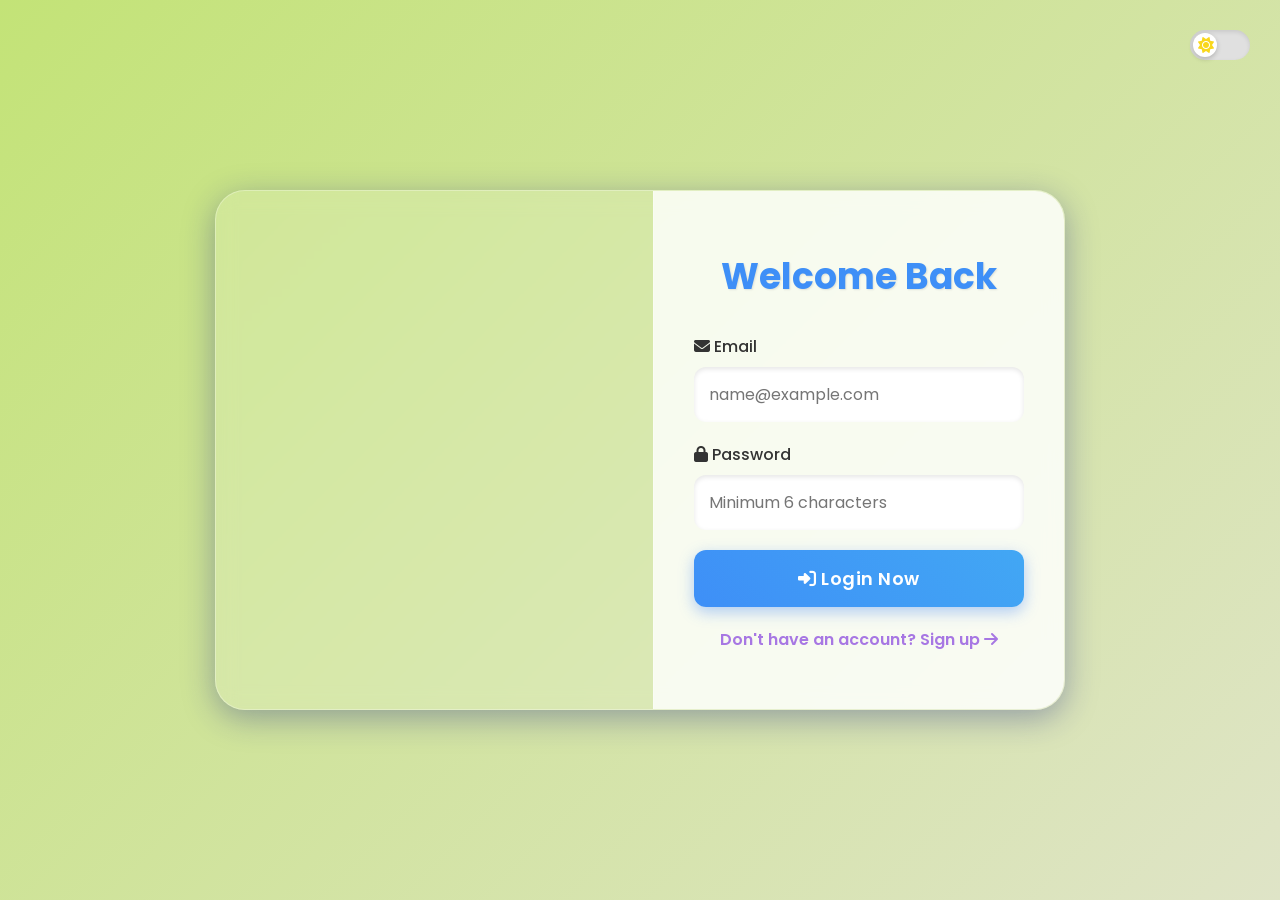
==== login.html @ 4e0fa15c "Merge pull request #14 from Deepak9521/main Just changed some theam" ====
<!DOCTYPE html>
<html lang="en">
<head>
  <meta charset="UTF-8">
  <title>Login - Enhanced UI</title>
  <link href="https://fonts.googleapis.com/css2?family=Poppins:wght@300;400;500;600;700&display=swap" rel="stylesheet">
  <link rel="stylesheet" href="https://cdnjs.cloudflare.com/ajax/libs/font-awesome/6.4.0/css/all.min.css">
  <style>
    *{margin:0;padding:0;box-sizing:border-box;font-family:'Poppins',sans-serif;}
    body{
      display:flex;align-items:center;justify-content:center;
      height:100vh;
      position:relative;
      background:linear-gradient(135deg,#c3e377 0%,#dfe4c7 100%);
      transition:background 0.5s ease,color 0.5s ease;
    }
    body.dark{
      background:linear-gradient(135deg,#000043 0%,#2e0000 100%);
      color:#f0f0f0;
    }

    .container{
      display:flex;width:850px;height:520px;
      border-radius:30px;overflow:hidden;
      background:rgba(255,255,255,0.15);
      backdrop-filter:blur(10px);
      -webkit-backdrop-filter:blur(10px);
      border:1px solid rgba(255,255,255,0.3);
      box-shadow:0 8px 32px 0 rgba(31,38,135,0.37);
      color:#333;
    }
    body.dark .container{
      background:rgba(43,43,59,0.5);
      border:1px solid rgba(255,255,255,0.1);
      color:#f0f0f0;
    }

    .image-section{
      flex:1.2;
      background-image:url('https://digifloat.io/wp-content/uploads/2021/02/Free-3D-Illustration-FB.jpg');
      background-size:cover;background-position:center;
      display:flex;align-items:center;justify-content:center;
      padding:20px;
      transition:filter 0.3s ease;
    }
    body.dark .image-section{filter:brightness(0.7);}

    .form-section{
      flex:1;padding:60px 40px;display:flex;flex-direction:column;justify-content:center;
      background:rgba(255,255,255,0.8);
      border-left:1px solid rgba(255,255,255,0.3);
      transition:background 0.5s ease,color 0.5s ease;
    }
    body.dark .form-section{
      background:rgba(27,27,39,0.9);
      border-left:1px solid rgba(255,255,255,0.1);
    }

    h2{
      text-align:center;font-size:36px;font-weight:700;margin-bottom:30px;
      color:#3e8ff7;
      text-shadow:1px 1px 2px rgba(0,0,0,0.1);
    }
    body.dark h2{color:#a777e3;}

    .form-group{margin-bottom:20px;position:relative;}
    label{display:block;margin-bottom:8px;font-weight:500;}
    input{
      width:100%;padding:15px;border:none;border-radius:12px;
      font-size:16px;background:#fff;color:#333;
      box-shadow:inset 0 2px 5px rgba(0,0,0,0.1);
      transition:all 0.3s ease;
    }
    body.dark input{
      background:#3a3a4d;color:#f0f0f0;
      box-shadow:inset 0 2px 5px rgba(0,0,0,0.5);
    }
    input:focus{
      outline:none;
      box-shadow:0 0 0 4px rgba(62,143,247,0.3),inset 0 2px 5px rgba(0,0,0,0.1);
    }
    body.dark input:focus{
      box-shadow:0 0 0 4px rgba(167,119,227,0.3),inset 0 2px 5px rgba(0,0,0,0.5);
    }

    input.valid{border:1px solid green;}
    input.invalid{border:1px solid red;}

    .valid-icon,.invalid-icon{
      position:absolute;right:15px;top:50%;transform:translateY(-50%);
      font-size:18px;
    }
    .valid-icon{color:#28a745;}
    .invalid-icon{color:#dc3545;}

    .login-btn{
      width:100%;padding:15px;
      background:linear-gradient(45deg,#3e8ff7,#42a7f4);
      color:white;border:none;border-radius:12px;font-size:18px;font-weight:600;cursor:pointer;
      box-shadow:0 5px 15px rgba(66,133,244,0.4);
      transition:all 0.3s ease;
      letter-spacing:0.5px;
    }
    .login-btn:hover{
      background:linear-gradient(45deg,#3367d6,#3385e6);
      box-shadow:0 7px 20px rgba(66,133,244,0.6);
      transform:translateY(-2px);
    }
    .login-btn:active{
      transform:translateY(0);
      box-shadow:0 5px 15px rgba(66,133,244,0.4);
    }

    .signup-link{
      text-align:center;display:block;margin-top:20px;font-weight:600;text-decoration:none;
      color:#a777e3;
      transition:color 0.3s ease;
    }
    .signup-link:hover{color:#7c46c8;text-decoration:underline;}
    body.dark .signup-link{color:#b385e6;}
    body.dark .signup-link:hover{color:#d4b3ff;}

    .theme-switch{
      position:absolute;top:30px;right:30px;display:flex;align-items:center;
      cursor:pointer;width:60px;height:30px;background:#e0e0e0;border-radius:30px;padding:3px;transition:background 0.3s;
      box-shadow:inset 0 2px 4px rgba(0,0,0,0.1);
    }
    body.dark .theme-switch{background:#5a5a6a;}
    .theme-switch input{display:none;}
    .slider{
      width:24px;height:24px;background:white;border-radius:50%;
      transition:transform 0.3s,background 0.3s,box-shadow 0.3s;
      box-shadow:0 2px 5px rgba(0,0,0,0.2);
    }
    .theme-switch input:checked + .slider{
      transform:translateX(30px);background:#4285f4;
      box-shadow:0 2px 5px rgba(66,133,244,0.5);
    }
    .theme-icon{
      position:absolute;font-size:16px;transition:opacity 0.3s;
    }
    #sun-icon{left:8px;color:#f9d71c;opacity:1;}
    #moon-icon{right:8px;color:#fff;opacity:0;}
    .theme-switch input:checked ~ #sun-icon{opacity:0;}
    .theme-switch input:checked ~ #moon-icon{opacity:1;}

    @media(max-width:920px){
      body{padding:20px;}
      .container{width:100%;height:auto;flex-direction:column;}
      .image-section{height:250px;flex:none;border-radius:30px 30px 0 0;}
      .form-section{padding:40px 30px;border-left:none;border-top:1px solid rgba(255,255,255,0.3);}
      .theme-switch{top:15px;right:15px;}
    }
  </style>
</head>
<body class="light">

  <!-- ✅ Fixed: Proper structure of theme switch -->
  <label class="theme-switch">
    <input type="checkbox" id="theme-toggle">
    <span class="slider"></span>
    <i id="sun-icon" class="theme-icon fas fa-sun"></i>
    <i id="moon-icon" class="theme-icon fas fa-moon"></i>
  </label>

  <div class="container">
    <div class="image-section"></div>
    <div class="form-section">
      <h2>Welcome Back</h2>
      <form id="login-form">
        <div class="form-group">
          <label for="email"><i class="fas fa-envelope"></i> Email</label>
          <input type="email" id="email" required placeholder="name@example.com">
          <span id="email-icon"></span>
        </div>
        <div class="form-group">
          <label for="password"><i class="fas fa-lock"></i> Password</label>
          <input type="password" id="password" required placeholder="Minimum 6 characters">
          <span id="password-icon"></span>
        </div>
        <button type="submit" class="login-btn">
          <i class="fas fa-sign-in-alt"></i> Login Now
        </button>
      </form>
      <a href="signup.html" class="signup-link">Don't have an account? Sign up <i class="fas fa-arrow-right"></i></a>
    </div>
  </div>

  <script>
    // Theme toggle
    const themeToggle = document.getElementById('theme-toggle');
    const savedTheme = localStorage.getItem('theme');

    if (savedTheme) {
      document.body.classList.toggle('dark', savedTheme === 'dark');
      document.body.classList.toggle('light', savedTheme === 'light');
      themeToggle.checked = savedTheme === 'dark';
    }

    themeToggle.addEventListener('change', function() {
      const theme = this.checked ? 'dark' : 'light';
      document.body.classList.toggle('dark', this.checked);
      document.body.classList.toggle('light', !this.checked);
      localStorage.setItem('theme', theme);
    });

    // Real-time validation
    const email = document.getElementById('email');
    const password = document.getElementById('password');

    function setIcon(field, valid) {
      const icon = document.getElementById(field.id + '-icon');
      icon.innerHTML = valid
        ? '<i class="fas fa-check-circle"></i>'
        : '<i class="fas fa-exclamation-circle"></i>';
      icon.className = valid ? 'valid-icon' : 'invalid-icon';
      field.classList.toggle('valid', valid);
      field.classList.toggle('invalid', !valid);
    }

    email.addEventListener('input', () => setIcon(email, /^[^ ]+@[^ ]+\.[a-z]{2,3}$/.test(email.value)));
    password.addEventListener('input', () => setIcon(password, password.value.length >= 6));

    // Login simulation
    document.getElementById('login-form').addEventListener('submit', e => {
      e.preventDefault();
      const storedUser = JSON.parse(localStorage.getItem('user'));

      const isEmailValid = /^[^ ]+@[^ ]+\.[a-z]{2,3}$/.test(email.value);
      const isPasswordValid = password.value.length >= 6;

      if (!isEmailValid || !isPasswordValid) {
        alert("Please enter valid credentials.");
        return;
      }

      if (!storedUser) {
        alert("No account found! Please sign up first.");
        return;
      }

      if (email.value === storedUser.email && password.value === storedUser.password) {
        alert("Welcome back, " + storedUser.username + "!");
        // ✅ Optional redirect example:
        // window.location.href = "dashboard.html";
      } else {
        alert("Invalid email or password!");
      }
    });
  </script>
</body>
</html>
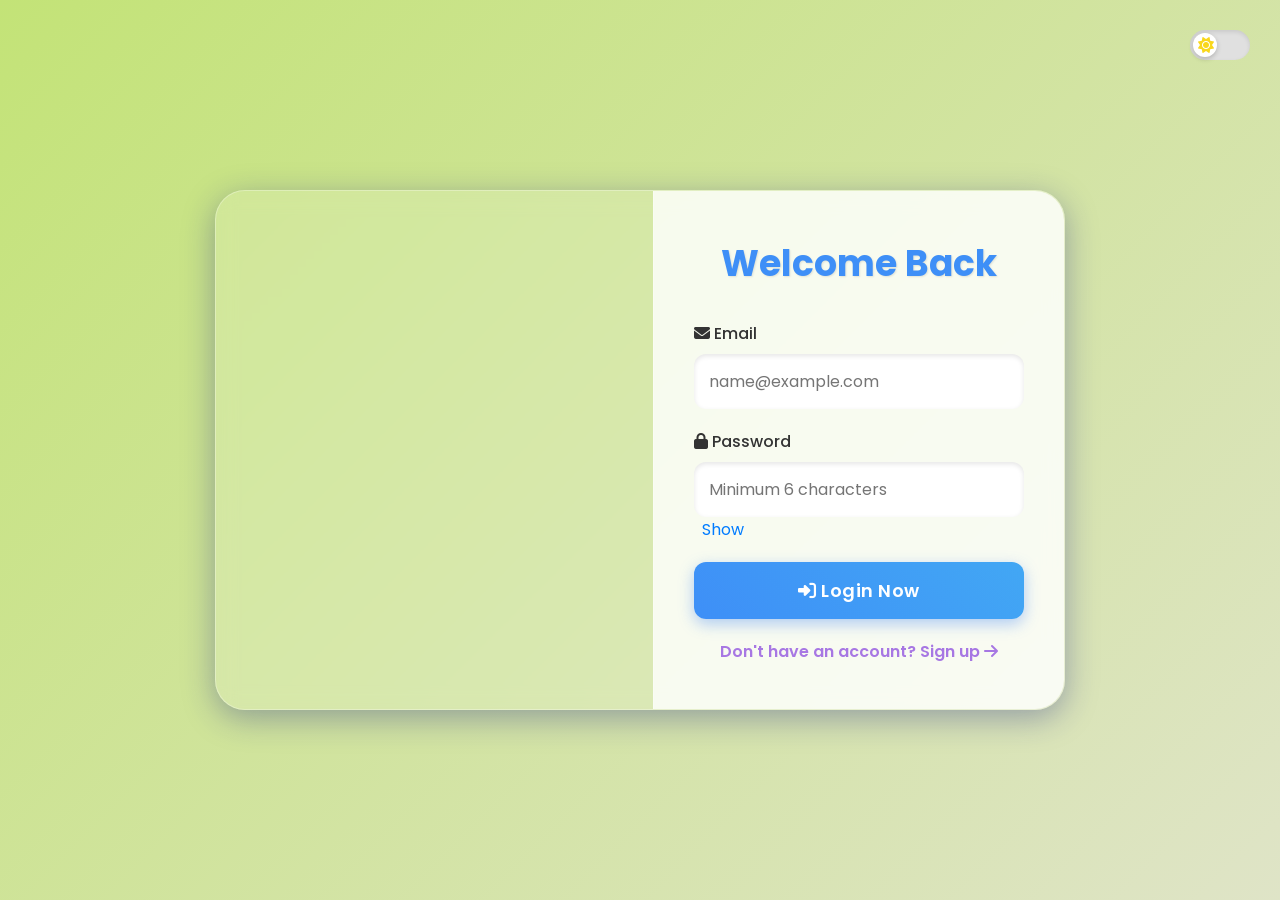
==== commit 0f0fc8f6: "feat: add eye icon toggle for show/hide password in login & signup forms" ====
--- a/login.html
+++ b/login.html
@@ -247,6 +247,31 @@
         alert("Invalid email or password!");
       }
     });
+    // === Show/Hide Password Feature ===
+const passField = document.getElementById("password");
+
+if (passField) {
+  // Create toggle element
+  const toggle = document.createElement("span");
+  toggle.textContent = "Show";
+  toggle.style.cursor = "pointer";
+  toggle.style.marginLeft = "8px";
+  toggle.style.color = "#007bff";
+
+  // Insert after password field
+  passField.parentNode.insertBefore(toggle, passField.nextSibling);
+
+  // Toggle logic
+  toggle.addEventListener("click", () => {
+    if (passField.type === "password") {
+      passField.type = "text";
+      toggle.textContent = "Hide";
+    } else {
+      passField.type = "password";
+      toggle.textContent = "Show";
+    }
+  });
+}
   </script>
 </body>
 </html>
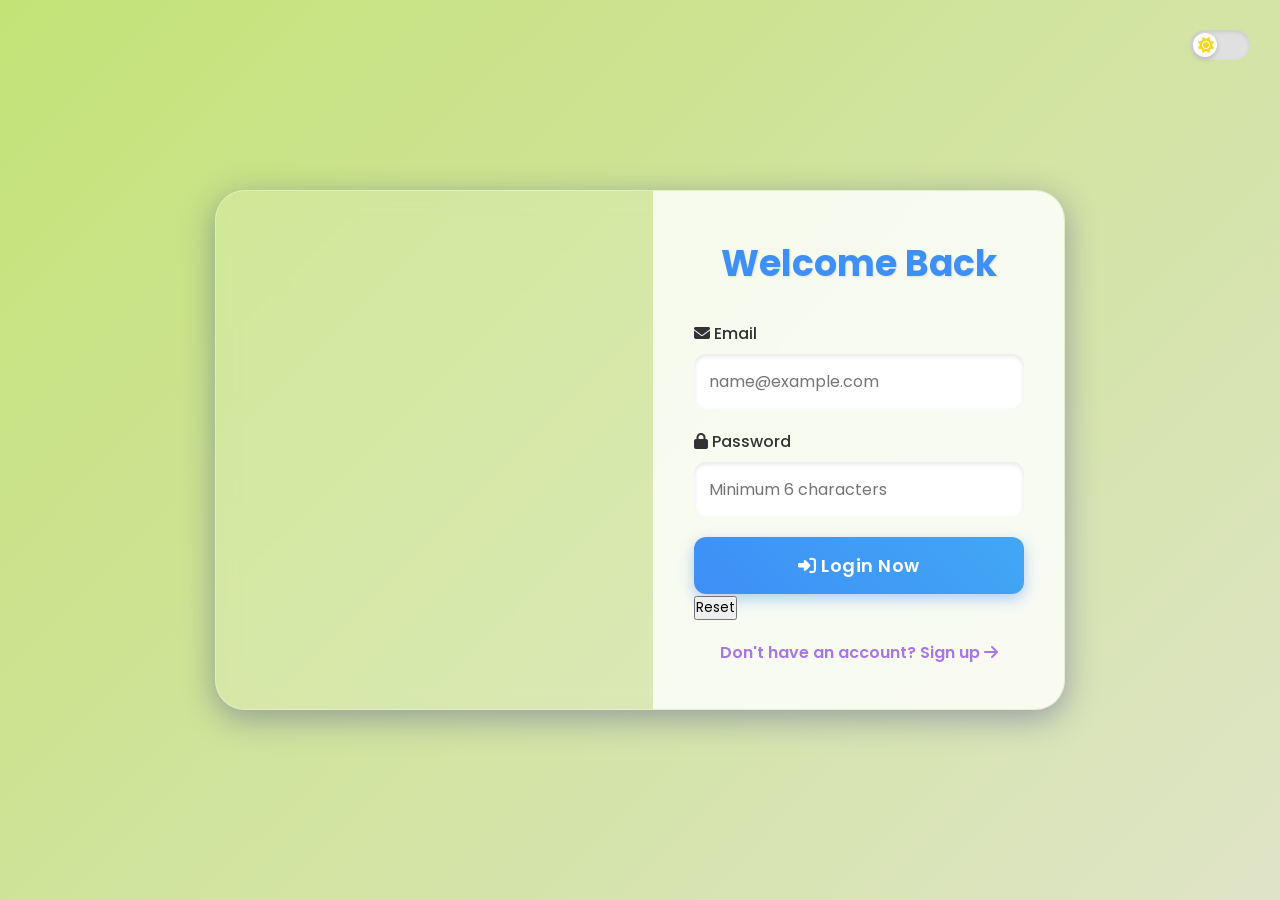
==== commit d7e87cbe: "Added Reset button to clear all input fields" ====
--- a/login.html
+++ b/login.html
@@ -181,6 +181,7 @@
         <button type="submit" class="login-btn">
           <i class="fas fa-sign-in-alt"></i> Login Now
         </button>
+        <button type="reset" class="btn">Reset</button>
       </form>
       <a href="signup.html" class="signup-link">Don't have an account? Sign up <i class="fas fa-arrow-right"></i></a>
     </div>
@@ -247,31 +248,6 @@
         alert("Invalid email or password!");
       }
     });
-    // === Show/Hide Password Feature ===
-const passField = document.getElementById("password");
-
-if (passField) {
-  // Create toggle element
-  const toggle = document.createElement("span");
-  toggle.textContent = "Show";
-  toggle.style.cursor = "pointer";
-  toggle.style.marginLeft = "8px";
-  toggle.style.color = "#007bff";
-
-  // Insert after password field
-  passField.parentNode.insertBefore(toggle, passField.nextSibling);
-
-  // Toggle logic
-  toggle.addEventListener("click", () => {
-    if (passField.type === "password") {
-      passField.type = "text";
-      toggle.textContent = "Hide";
-    } else {
-      passField.type = "password";
-      toggle.textContent = "Show";
-    }
-  });
-}
   </script>
 </body>
 </html>
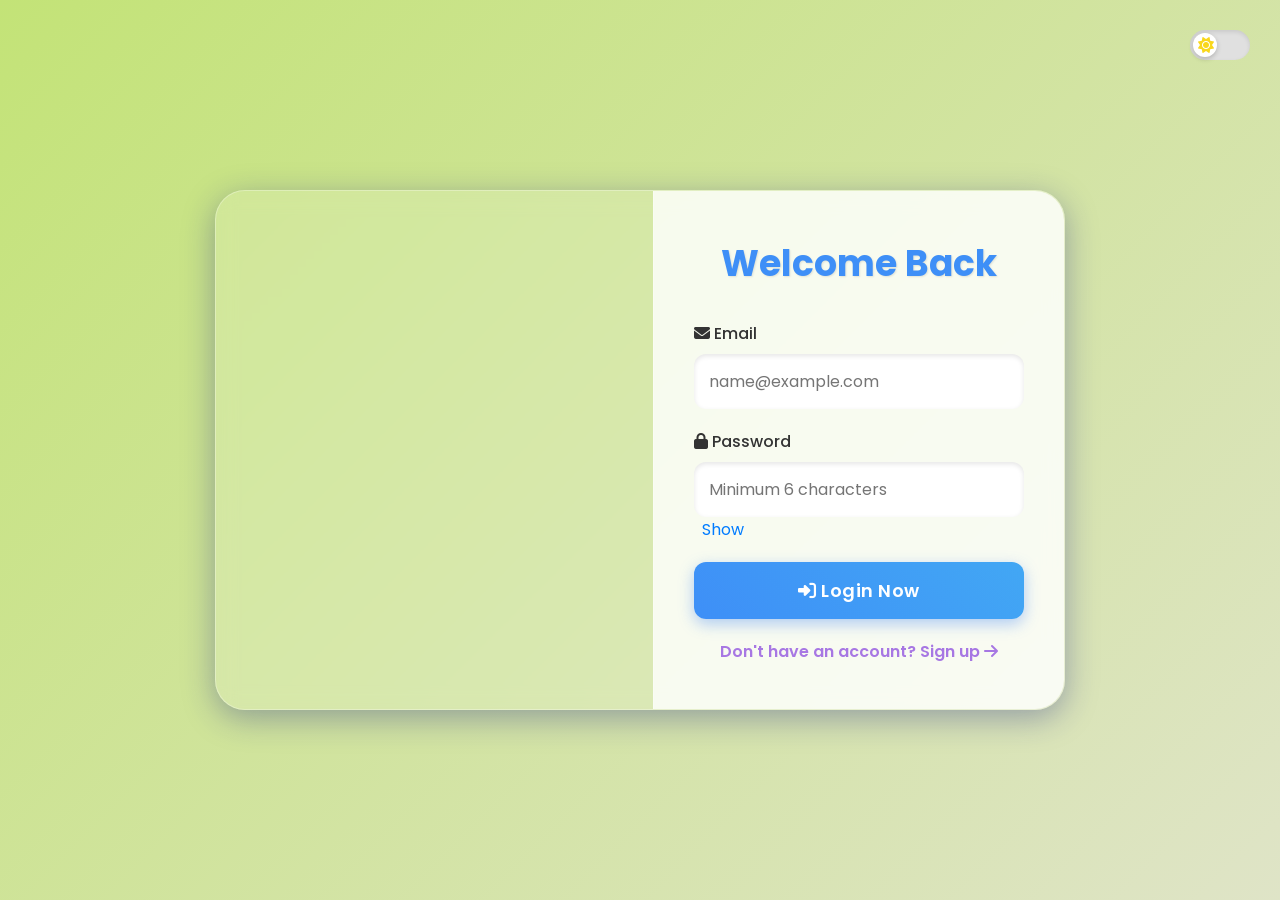
==== commit c39bd72a: "Merge pull request #21 from ergocoder/main feat: add eye icon toggle for show/hide password in login" ====
--- a/login.html
+++ b/login.html
@@ -181,7 +181,6 @@
         <button type="submit" class="login-btn">
           <i class="fas fa-sign-in-alt"></i> Login Now
         </button>
-        <button type="reset" class="btn">Reset</button>
       </form>
       <a href="signup.html" class="signup-link">Don't have an account? Sign up <i class="fas fa-arrow-right"></i></a>
     </div>
@@ -248,6 +247,31 @@
         alert("Invalid email or password!");
       }
     });
+    // === Show/Hide Password Feature ===
+const passField = document.getElementById("password");
+
+if (passField) {
+  // Create toggle element
+  const toggle = document.createElement("span");
+  toggle.textContent = "Show";
+  toggle.style.cursor = "pointer";
+  toggle.style.marginLeft = "8px";
+  toggle.style.color = "#007bff";
+
+  // Insert after password field
+  passField.parentNode.insertBefore(toggle, passField.nextSibling);
+
+  // Toggle logic
+  toggle.addEventListener("click", () => {
+    if (passField.type === "password") {
+      passField.type = "text";
+      toggle.textContent = "Hide";
+    } else {
+      passField.type = "password";
+      toggle.textContent = "Show";
+    }
+  });
+}
   </script>
 </body>
 </html>
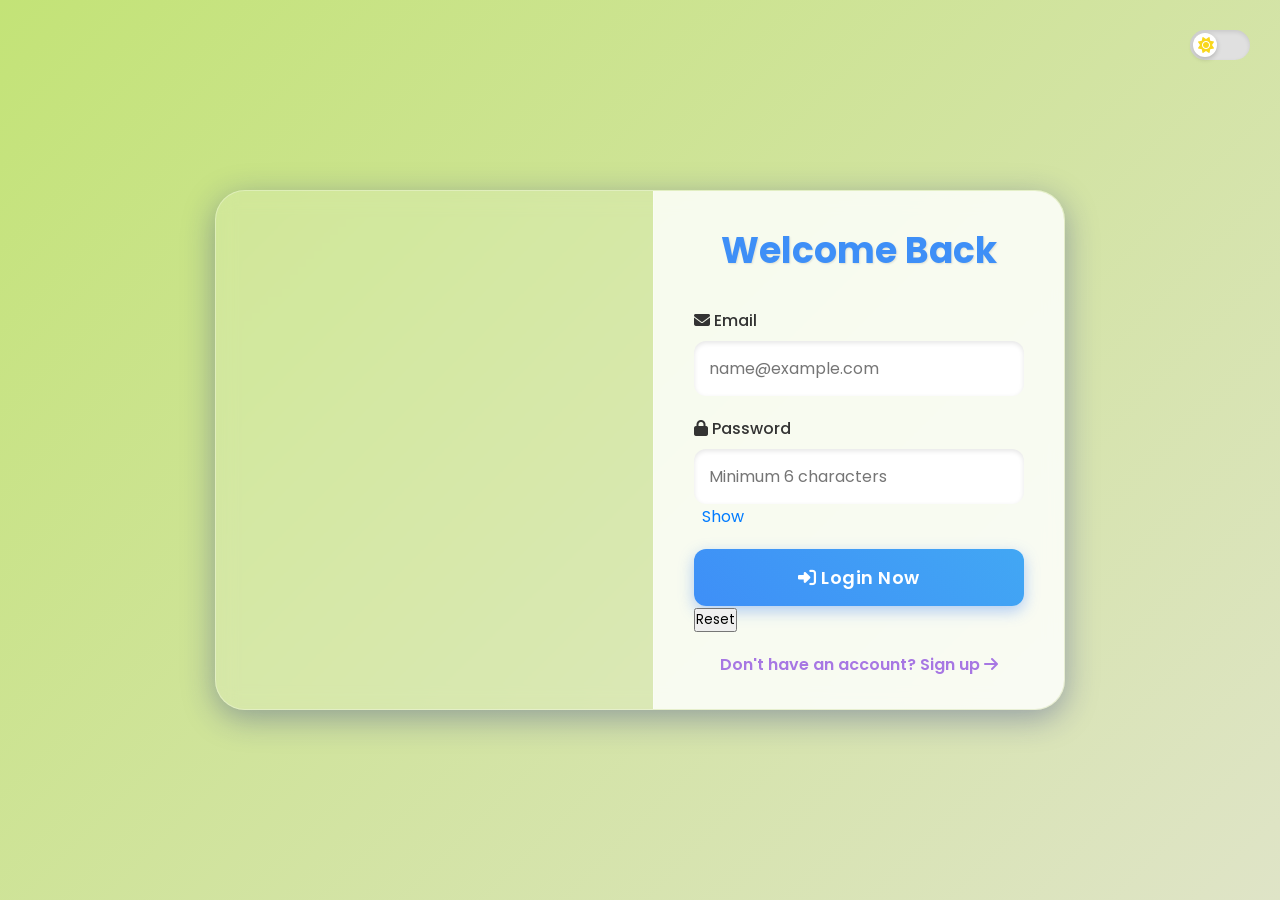
==== commit 6eb008f6: "Merge pull request #23 from ergocoder/feature/reset-button Added Reset button to clear all input fie" ====
--- a/login.html
+++ b/login.html
@@ -181,6 +181,7 @@
         <button type="submit" class="login-btn">
           <i class="fas fa-sign-in-alt"></i> Login Now
         </button>
+        <button type="reset" class="btn">Reset</button>
       </form>
       <a href="signup.html" class="signup-link">Don't have an account? Sign up <i class="fas fa-arrow-right"></i></a>
     </div>
